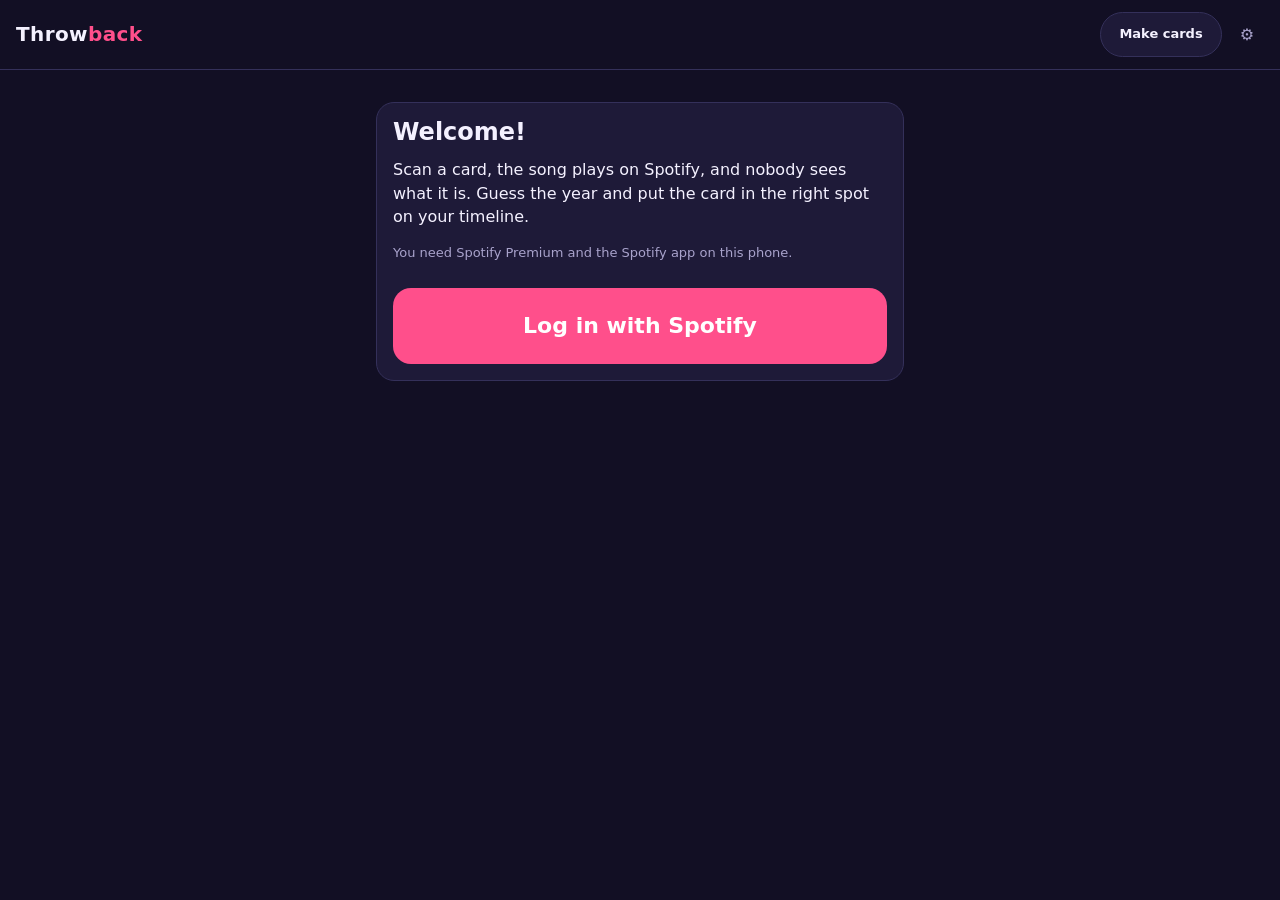
==== docs/index.html @ 9907ae5b "Add music timeline card game: QR player and Spotify playlist card maker Co-Authored-By: Claude Opus " ====
<!doctype html>
<html lang="en">
<head>
<meta charset="utf-8">
<meta name="viewport" content="width=device-width, initial-scale=1, viewport-fit=cover">
<title>Throwback</title>
<meta name="theme-color" content="#120f24">
<link rel="manifest" href="manifest.webmanifest">
<link rel="icon" href="icon.svg" type="image/svg+xml">
<link rel="apple-touch-icon" href="icon-192.png">
<meta name="apple-mobile-web-app-capable" content="yes">
<meta name="mobile-web-app-capable" content="yes">
<meta name="apple-mobile-web-app-status-bar-style" content="black-translucent">
<link rel="stylesheet" href="css/style.css">
</head>
<body>
<header class="bar">
  <div class="logo">Throw<span>back</span></div>
  <nav>
    <a class="btn secondary small" href="cards.html">Make cards</a>
    <button class="ghost" id="openSettings" aria-label="Settings">⚙</button>
  </nav>
</header>

<main class="wrap">
  <p class="error" id="err"></p>

  <!-- Not logged in -->
  <section id="vLogin" class="hidden stack">
    <div class="panel stack">
      <h2>Welcome!</h2>
      <p>Scan a card, the song plays on Spotify, and nobody sees what it is. Guess the year and put the card in the right spot on your timeline.</p>
      <p class="muted small">You need Spotify Premium and the Spotify app on this phone.</p>
      <button class="big" id="loginBtn">Log in with Spotify</button>
    </div>
  </section>

  <!-- Ready to scan -->
  <section id="vReady" class="hidden stack">
    <div class="record" id="recIdle"></div>
    <button class="big" id="scanBtn">📷 Scan a card</button>
    <p class="muted small" style="text-align:center">Tip: open the Spotify app once and play/pause any song so this phone shows up as a speaker.</p>
  </section>

  <!-- Scanning -->
  <section id="vScan" class="hidden stack">
    <div class="scanner"><video id="video" playsinline muted></video><div class="frame"></div></div>
    <p class="status" id="scanMsg">Point the camera at the QR code</p>
    <button class="secondary big" id="cancelScan">Cancel</button>
  </section>

  <!-- Playing -->
  <section id="vPlay" class="hidden stack">
    <div class="record spin" id="rec"></div>
    <p class="status" id="playMsg">Guess the year!</p>
    <div class="reveal hidden" id="revealBox">
      <div class="year" id="rYear"></div>
      <div class="title" id="rTitle"></div>
      <div class="muted" id="rArtist"></div>
    </div>
    <div class="controls">
      <button class="secondary" id="pauseBtn">⏸ Pause</button>
      <button class="secondary" id="replayBtn">↺ From start</button>
      <button class="secondary" id="revealBtn">👀 Reveal</button>
      <button class="secondary" id="deviceBtn">🔈 Speaker</button>
      <button class="big full" id="nextBtn">📷 Next card</button>
    </div>
  </section>
</main>

<dialog id="devDlg">
  <h2>Where should it play?</h2>
  <div id="devList" class="stack"></div>
  <p class="small muted" id="devHelp"></p>
  <div class="row" style="margin-top:12px">
    <button class="secondary" id="devRefresh">Refresh</button>
    <button class="ghost" id="devClose">Close</button>
  </div>
</dialog>

<script src="config.js"></script>
<script src="js/spotify.js"></script>
<script src="js/settings.js"></script>
<script src="vendor/jsQR.js"></script>
<script>
(() => {
  const $ = (id) => document.getElementById(id);
  const views = ['vLogin', 'vReady', 'vScan', 'vPlay'];
  const show = (v) => views.forEach((x) => $(x).classList.toggle('hidden', x !== v));
  const err = (m) => { $('err').textContent = m || ''; };
  const store = {
    get(k) { try { return localStorage.getItem(k); } catch { return null; } },
    set(k, v) { try { localStorage.setItem(k, v); } catch {} },
  };

  let currentId = null;
  let paused = false;
  let deviceId = store.get('device_id');

  // ---------- playback ----------
  async function play(id, fromStart = true) {
    currentId = id;
    paused = false;
    show('vPlay');
    $('revealBox').classList.add('hidden');
    $('revealBtn').classList.remove('hidden');
    $('pauseBtn').textContent = '⏸ Pause';
    $('rec').classList.add('spin');
    $('playMsg').textContent = 'Starting…';
    err();
    const body = { uris: ['spotify:track:' + id], position_ms: 0 };
    try {
      await SP.api('/me/player/play', { method: 'PUT', query: deviceId ? { device_id: deviceId } : undefined, body });
    } catch (e) {
      if (e.status === 404 || e.reason === 'NO_ACTIVE_DEVICE') {
        deviceId = null;
        const picked = await chooseDevice(true);
        if (picked) return play(id, fromStart);
        $('playMsg').textContent = 'No speaker found';
        $('rec').classList.remove('spin');
        return;
      }
      $('rec').classList.remove('spin');
      $('playMsg').textContent = 'Could not play';
      err(e.status === 403 ? 'Spotify refused playback (Premium needed, or your account is not added to the app’s user list).' : e.message);
      return;
    }
    $('playMsg').textContent = 'Guess the year!';
  }

  async function togglePause() {
    try {
      if (paused) {
        await SP.api('/me/player/play', { method: 'PUT', query: deviceId ? { device_id: deviceId } : undefined });
        paused = false;
      } else {
        await SP.api('/me/player/pause', { method: 'PUT', query: deviceId ? { device_id: deviceId } : undefined });
        paused = true;
      }
      $('pauseBtn').textContent = paused ? '▶ Play' : '⏸ Pause';
      $('rec').classList.toggle('spin', !paused);
    } catch (e) { err(e.message); }
  }

  async function reveal() {
    try {
      const t = await SP.api('/tracks/' + currentId);
      $('rYear').textContent = (t.album && t.album.release_date || '').slice(0, 4);
      $('rTitle').textContent = t.name;
      $('rArtist').textContent = t.artists.map((a) => a.name).join(', ');
      $('revealBox').classList.remove('hidden');
      $('revealBtn').classList.add('hidden');
      $('playMsg').textContent = '';
    } catch (e) { err('Could not load song info: ' + e.message); }
  }

  // ---------- devices ----------
  let devResolve = null;
  async function chooseDevice(auto) {
    $('devHelp').textContent = '';
    $('devList').innerHTML = '<p class="muted">Looking for speakers…</p>';
    if (!$('devDlg').open) $('devDlg').showModal();
    let devices = [];
    try { devices = (await SP.api('/me/player/devices')).devices || []; }
    catch (e) { $('devList').innerHTML = ''; $('devHelp').textContent = e.message; }
    devices = devices.filter((d) => !d.is_restricted);
    if (auto && devices.length === 1) {
      deviceId = devices[0].id; store.set('device_id', deviceId);
      $('devDlg').close();
      return true;
    }
    $('devList').innerHTML = '';
    if (!devices.length) {
      $('devHelp').innerHTML = 'No Spotify speaker found. Open the <b>Spotify app</b> on this phone, play any song for a second, pause it, come back here and tap Refresh.';
    }
    for (const d of devices) {
      const b = document.createElement('button');
      b.className = d.id === deviceId ? '' : 'secondary';
      b.style.width = '100%';
      b.textContent = `${d.name} (${d.type.toLowerCase()})${d.is_active ? ' • active' : ''}`;
      b.onclick = () => {
        deviceId = d.id; store.set('device_id', deviceId);
        $('devDlg').close();
        if (devResolve) { devResolve(true); devResolve = null; }
      };
      $('devList').appendChild(b);
    }
    return new Promise((r) => { devResolve = r; });
  }
  $('devRefresh').onclick = () => chooseDevice(false);
  $('devClose').onclick = () => { $('devDlg').close(); if (devResolve) { devResolve(false); devResolve = null; } };

  // ---------- scanner ----------
  let stream = null;
  let scanning = false;
  const canvas = document.createElement('canvas');
  const ctx = canvas.getContext('2d', { willReadFrequently: true });

  async function startScan() {
    err();
    show('vScan');
    $('scanMsg').textContent = 'Point the camera at the QR code';
    try {
      stream = await navigator.mediaDevices.getUserMedia({ video: { facingMode: 'environment' }, audio: false });
    } catch (e) {
      show('vReady');
      err('Camera not available: ' + e.message + ' (the page must be opened via https).');
      return;
    }
    const v = $('video');
    v.srcObject = stream;
    await v.play().catch(() => {});
    scanning = true;
    requestAnimationFrame(tick);
  }

  function stopScan() {
    scanning = false;
    if (stream) stream.getTracks().forEach((t) => t.stop());
    stream = null;
  }

  function tick() {
    if (!scanning) return;
    const v = $('video');
    if (v.readyState >= 2 && v.videoWidth) {
      const scale = Math.min(1, 640 / Math.max(v.videoWidth, v.videoHeight));
      canvas.width = Math.round(v.videoWidth * scale);
      canvas.height = Math.round(v.videoHeight * scale);
      ctx.drawImage(v, 0, 0, canvas.width, canvas.height);
      const img = ctx.getImageData(0, 0, canvas.width, canvas.height);
      const code = jsQR(img.data, img.width, img.height, { inversionAttempts: 'attemptBoth' });
      if (code && code.data) {
        const id = SP.parseTrackId(code.data);
        if (id) {
          stopScan();
          if (navigator.vibrate) navigator.vibrate(80);
          play(id);
          return;
        }
        $('scanMsg').textContent = 'That QR code is not a song card';
      }
    }
    requestAnimationFrame(tick);
  }

  // ---------- wiring ----------
  $('openSettings').onclick = () => Settings.open();
  $('loginBtn').onclick = async () => {
    if (!SP.clientId()) { Settings.open(); return; }
    try { await SP.login(); } catch (e) { err(e.message); }
  };
  $('scanBtn').onclick = startScan;
  $('cancelScan').onclick = () => { stopScan(); show('vReady'); };
  $('pauseBtn').onclick = togglePause;
  $('replayBtn').onclick = () => currentId && play(currentId);
  $('revealBtn').onclick = reveal;
  $('deviceBtn').onclick = () => chooseDevice(false);
  $('nextBtn').onclick = async () => {
    if (!paused) SP.api('/me/player/pause', { method: 'PUT', query: deviceId ? { device_id: deviceId } : undefined }).catch(() => {});
    startScan();
  };

  (async () => {
    try { await SP.handleRedirect(); } catch (e) { err(e.message); }
    if (!SP.loggedIn()) { show('vLogin'); return; }
    // Card scanned with the normal phone camera: …/#t=TRACKID
    if (!playFromHash()) show('vReady');
    window.addEventListener('hashchange', playFromHash);
  })();

  function playFromHash() {
    const id = SP.parseTrackId(location.hash);
    if (!id) return false;
    history.replaceState(null, '', location.pathname);
    stopScan();
    play(id);
    return true;
  }
})();
</script>
</body>
</html>
---- docs/css/style.css ----
:root {
  --bg: #120f24;
  --panel: #1e1a38;
  --line: #34305a;
  --text: #f4f1ff;
  --muted: #a9a3cc;
  --accent: #ff4f8b;
  --accent2: #ffc233;
  --ok: #3ddc97;
  --radius: 18px;
}
* { box-sizing: border-box; }
html, body { margin: 0; }
body {
  background: var(--bg);
  color: var(--text);
  font: 16px/1.45 system-ui, -apple-system, "Segoe UI", Roboto, sans-serif;
  -webkit-tap-highlight-color: transparent;
}
a { color: var(--accent2); }
h1, h2, h3 { line-height: 1.15; margin: 0 0 .5em; }
.wrap { max-width: 560px; margin: 0 auto; padding: 16px; }
.wide { max-width: 1100px; }

header.bar {
  display: flex; align-items: center; justify-content: space-between; gap: 12px;
  padding: 12px 16px; border-bottom: 1px solid var(--line);
}
header.bar .logo { font-weight: 800; letter-spacing: .02em; font-size: 20px; }
header.bar .logo span { color: var(--accent); }
header.bar nav { display: flex; gap: 8px; align-items: center; }

button, .btn {
  appearance: none; border: 0; cursor: pointer; font: inherit; font-weight: 700;
  background: var(--accent); color: #fff; padding: 12px 18px; border-radius: 999px;
  text-decoration: none; display: inline-flex; align-items: center; justify-content: center; gap: 8px;
}
button.secondary, .btn.secondary { background: var(--panel); color: var(--text); border: 1px solid var(--line); }
button.ghost { background: transparent; color: var(--muted); padding: 8px 10px; }
button.big { width: 100%; font-size: 22px; padding: 22px; border-radius: var(--radius); }
button:disabled { opacity: .5; cursor: default; }

.panel { background: var(--panel); border: 1px solid var(--line); border-radius: var(--radius); padding: 16px; margin: 16px 0; }
.muted { color: var(--muted); }
.small { font-size: 13px; }
.row { display: flex; gap: 8px; flex-wrap: wrap; align-items: center; }
.row > * { flex: 1 1 auto; }
.stack > * + * { margin-top: 12px; }
.hidden { display: none !important; }
.error { color: #ff8a8a; }
code { background: #0005; padding: 2px 6px; border-radius: 6px; word-break: break-all; }

input, select, textarea {
  font: inherit; color: var(--text); background: #0004; border: 1px solid var(--line);
  border-radius: 10px; padding: 10px 12px; width: 100%;
}
label { display: block; font-size: 13px; color: var(--muted); margin-bottom: 4px; }

/* ---------- player ---------- */
.scanner { position: relative; border-radius: var(--radius); overflow: hidden; background: #000; aspect-ratio: 1; }
.scanner video { width: 100%; height: 100%; object-fit: cover; display: block; }
.scanner .frame {
  position: absolute; inset: 15%; border: 4px solid #fff9; border-radius: 24px;
  box-shadow: 0 0 0 999px #0006;
}
.record {
  width: min(70vw, 280px); aspect-ratio: 1; margin: 24px auto; border-radius: 50%;
  background:
    radial-gradient(circle, var(--accent) 0 16%, #111 16.5% 18%, transparent 18.5%),
    repeating-radial-gradient(circle, #1b1b1b 0 3px, #262626 3px 5px);
  box-shadow: 0 10px 40px #0008, inset 0 0 0 6px #000;
  position: relative;
}
.record::after {
  content: ""; position: absolute; inset: 0; border-radius: 50%;
  background: conic-gradient(from 30deg, transparent 0 20%, #fff2 25%, transparent 30% 70%, #fff1 75%, transparent 80%);
}
.record.spin { animation: spin 2.2s linear infinite; }
@keyframes spin { to { transform: rotate(360deg); } }
.status { text-align: center; font-size: 20px; font-weight: 700; min-height: 1.5em; }
.reveal { text-align: center; }
.reveal .year { font-size: 64px; font-weight: 900; color: var(--accent2); line-height: 1; }
.reveal .title { font-size: 22px; font-weight: 800; margin-top: 8px; }
.controls { display: grid; grid-template-columns: 1fr 1fr; gap: 10px; }
.controls .full { grid-column: 1 / -1; }

dialog {
  background: var(--panel); color: var(--text); border: 1px solid var(--line); border-radius: var(--radius);
  width: min(520px, calc(100vw - 32px)); padding: 20px;
}
dialog::backdrop { background: #000a; }
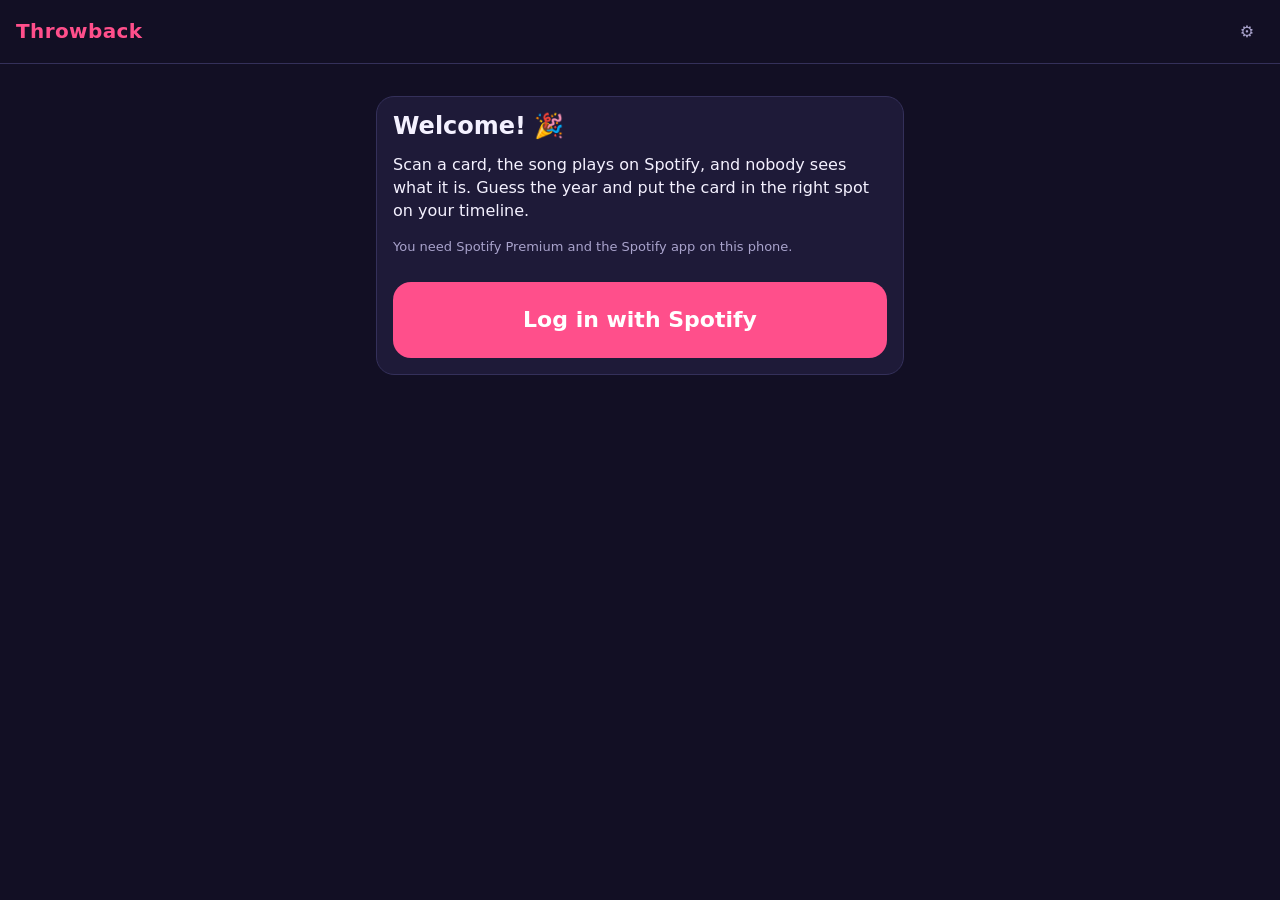
==== commit ff875e22: "Card maker: playlist updates, print only new cards, simpler UI - Remember the playlist and check it " ====
--- a/docs/index.html
+++ b/docs/index.html
@@ -15,10 +15,9 @@
 </head>
 <body>
 <header class="bar">
-  <div class="logo">Throw<span>back</span></div>
+  <div class="logo" data-appname></div>
   <nav>
-    <a class="btn secondary small" href="cards.html">Make cards</a>
-    <button class="ghost" id="openSettings" aria-label="Settings">⚙</button>
+    <button class="ghost" id="openSettings" aria-label="Settings and card maker">⚙</button>
   </nav>
 </header>
 
@@ -28,7 +27,7 @@
   <!-- Not logged in -->
   <section id="vLogin" class="hidden stack">
     <div class="panel stack">
-      <h2>Welcome!</h2>
+      <h2>Welcome! 🎉</h2>
       <p>Scan a card, the song plays on Spotify, and nobody sees what it is. Guess the year and put the card in the right spot on your timeline.</p>
       <p class="muted small">You need Spotify Premium and the Spotify app on this phone.</p>
       <button class="big" id="loginBtn">Log in with Spotify</button>
@@ -39,7 +38,7 @@
   <section id="vReady" class="hidden stack">
     <div class="record" id="recIdle"></div>
     <button class="big" id="scanBtn">📷 Scan a card</button>
-    <p class="muted small" style="text-align:center">Tip: open the Spotify app once and play/pause any song so this phone shows up as a speaker.</p>
+    <p class="muted small" style="text-align:center">Before the first card: open the Spotify app, play any song for a second and pause it, so this phone shows up as a speaker.</p>
   </section>
 
   <!-- Scanning -->
--- a/docs/css/style.css
+++ b/docs/css/style.css
@@ -26,8 +26,7 @@
   display: flex; align-items: center; justify-content: space-between; gap: 12px;
   padding: 12px 16px; border-bottom: 1px solid var(--line);
 }
-header.bar .logo { font-weight: 800; letter-spacing: .02em; font-size: 20px; }
-header.bar .logo span { color: var(--accent); }
+header.bar .logo { font-weight: 800; letter-spacing: .02em; font-size: 20px; color: var(--accent); }
 header.bar nav { display: flex; gap: 8px; align-items: center; }
 
 button, .btn {
@@ -46,7 +45,7 @@
 .row { display: flex; gap: 8px; flex-wrap: wrap; align-items: center; }
 .row > * { flex: 1 1 auto; }
 .stack > * + * { margin-top: 12px; }
-.hidden { display: none !important; }
+.hidden, [hidden] { display: none !important; }
 .error { color: #ff8a8a; }
 code { background: #0005; padding: 2px 6px; border-radius: 6px; word-break: break-all; }
 
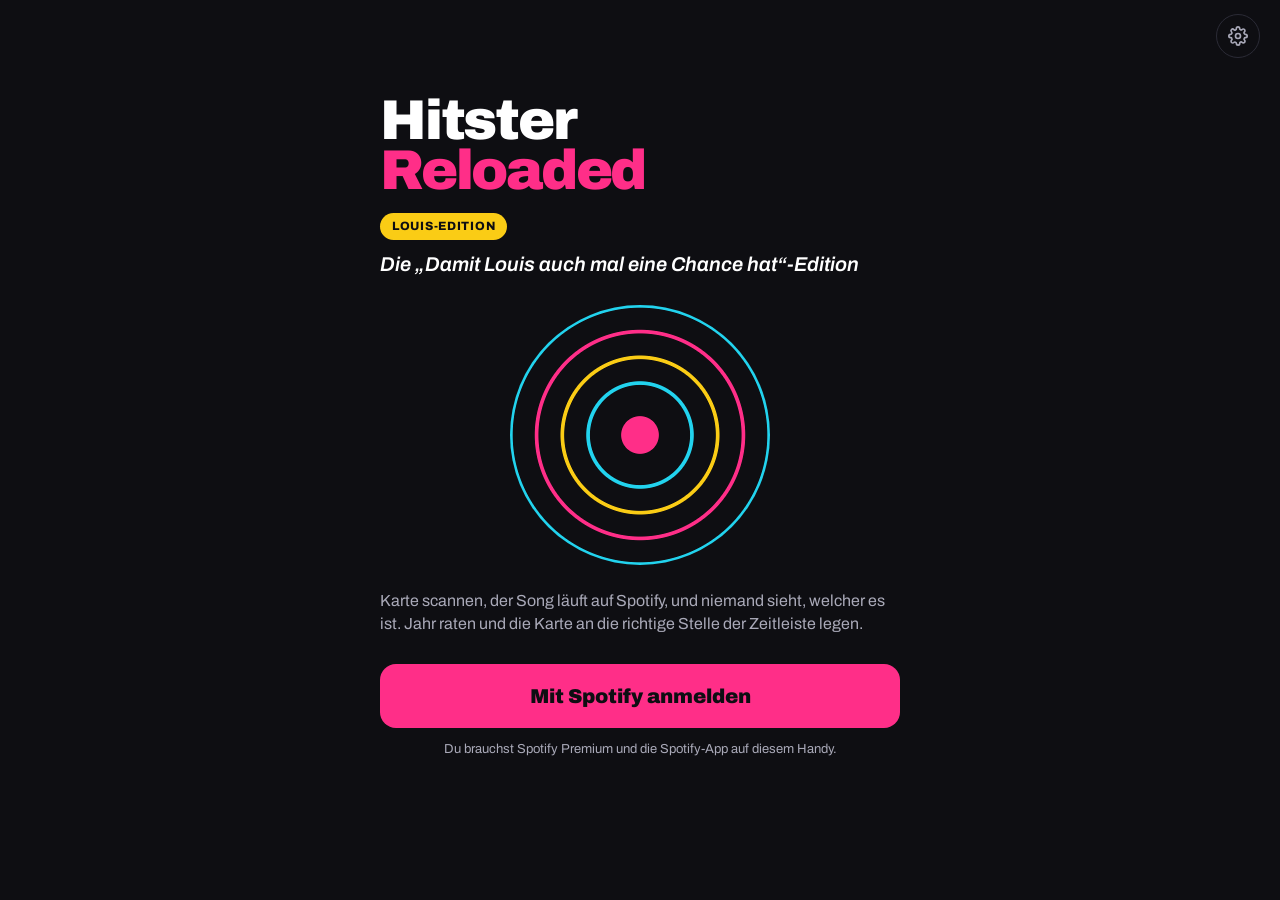
==== commit e6696bd4: "Restyle site to match the cards and box cover Same dark look with pink, cyan and yellow rings and th" ====
--- a/docs/index.html
+++ b/docs/index.html
@@ -1,23 +1,26 @@
 <!doctype html>
-<html lang="en">
+<html lang="de">
 <head>
 <meta charset="utf-8">
 <meta name="viewport" content="width=device-width, initial-scale=1, viewport-fit=cover">
-<title>Throwback</title>
-<meta name="theme-color" content="#120f24">
+<title>Hitster Reloaded</title>
+<meta name="theme-color" content="#0e0e12">
 <link rel="manifest" href="manifest.webmanifest">
 <link rel="icon" href="icon.svg" type="image/svg+xml">
 <link rel="apple-touch-icon" href="icon-192.png">
 <meta name="apple-mobile-web-app-capable" content="yes">
 <meta name="mobile-web-app-capable" content="yes">
 <meta name="apple-mobile-web-app-status-bar-style" content="black-translucent">
+<link rel="preconnect" href="https://fonts.googleapis.com">
+<link rel="preconnect" href="https://fonts.gstatic.com" crossorigin>
+<link rel="stylesheet" href="https://fonts.googleapis.com/css2?family=Archivo:ital,wght@0,500;0,600;0,700;0,800;0,900;1,600&display=swap">
 <link rel="stylesheet" href="css/style.css">
 </head>
 <body>
 <header class="bar">
   <div class="logo" data-appname></div>
   <nav>
-    <button class="ghost" id="openSettings" aria-label="Settings and card maker">⚙</button>
+    <button class="icon" id="openSettings" aria-label="Einstellungen und Karten-Maker"><svg viewBox="0 0 24 24" fill="none" stroke="currentColor" stroke-width="2" stroke-linecap="round" stroke-linejoin="round" aria-hidden="true"><circle cx="12" cy="12" r="3"></circle><path d="M19.4 15a1.65 1.65 0 0 0 .33 1.82l.06.06a2 2 0 1 1-2.83 2.83l-.06-.06a1.65 1.65 0 0 0-1.82-.33 1.65 1.65 0 0 0-1 1.51V21a2 2 0 1 1-4 0v-.09A1.65 1.65 0 0 0 9 19.4a1.65 1.65 0 0 0-1.82.33l-.06.06a2 2 0 1 1-2.83-2.83l.06-.06A1.65 1.65 0 0 0 4.68 15a1.65 1.65 0 0 0-1.51-1H3a2 2 0 1 1 0-4h.09A1.65 1.65 0 0 0 4.6 9a1.65 1.65 0 0 0-.33-1.82l-.06-.06a2 2 0 1 1 2.83-2.83l.06.06A1.65 1.65 0 0 0 9 4.68a1.65 1.65 0 0 0 1-1.51V3a2 2 0 1 1 4 0v.09a1.65 1.65 0 0 0 1 1.51 1.65 1.65 0 0 0 1.82-.33l.06-.06a2 2 0 1 1 2.83 2.83l-.06.06A1.65 1.65 0 0 0 19.4 9a1.65 1.65 0 0 0 1.51 1H21a2 2 0 1 1 0 4h-.09a1.65 1.65 0 0 0-1.51 1z"></path></svg></button>
   </nav>
 </header>
 
@@ -26,54 +29,57 @@
 
   <!-- Not logged in -->
   <section id="vLogin" class="hidden stack">
-    <div class="panel stack">
-      <h2>Welcome! 🎉</h2>
-      <p>Scan a card, the song plays on Spotify, and nobody sees what it is. Guess the year and put the card in the right spot on your timeline.</p>
-      <p class="muted small">You need Spotify Premium and the Spotify app on this phone.</p>
-      <button class="big" id="loginBtn">Log in with Spotify</button>
+    <div class="hero">
+      <h1 data-appname="big"></h1>
+      <span class="pill" data-edition></span>
+      <p class="tag" data-tagline></p>
     </div>
+    <div class="record" aria-hidden="true"></div>
+    <p class="muted">Karte scannen, der Song läuft auf Spotify, und niemand sieht, welcher es ist. Jahr raten und die Karte an die richtige Stelle der Zeitleiste legen.</p>
+    <button class="big" id="loginBtn">Mit Spotify anmelden</button>
+    <p class="muted small center">Du brauchst Spotify Premium und die Spotify-App auf diesem Handy.</p>
   </section>
 
   <!-- Ready to scan -->
   <section id="vReady" class="hidden stack">
-    <div class="record" id="recIdle"></div>
-    <button class="big" id="scanBtn">📷 Scan a card</button>
-    <p class="muted small" style="text-align:center">Before the first card: open the Spotify app, play any song for a second and pause it, so this phone shows up as a speaker.</p>
+    <div class="record" id="recIdle" aria-hidden="true"></div>
+    <button class="big" id="scanBtn"><svg viewBox="0 0 24 24" fill="none" stroke="currentColor" stroke-width="2.2" stroke-linecap="round" stroke-linejoin="round" aria-hidden="true"><path d="M3 7V5a2 2 0 0 1 2-2h2M17 3h2a2 2 0 0 1 2 2v2M21 17v2a2 2 0 0 1-2 2h-2M7 21H5a2 2 0 0 1-2-2v-2"></path><rect x="7" y="7" width="10" height="10" rx="1"></rect></svg> Karte scannen</button>
+    <p class="muted small center">Vor der ersten Karte: Spotify-App öffnen, kurz einen Song abspielen und pausieren. Dann taucht dieses Handy als Lautsprecher auf.</p>
   </section>
 
   <!-- Scanning -->
   <section id="vScan" class="hidden stack">
     <div class="scanner"><video id="video" playsinline muted></video><div class="frame"></div></div>
-    <p class="status" id="scanMsg">Point the camera at the QR code</p>
-    <button class="secondary big" id="cancelScan">Cancel</button>
+    <p class="status" id="scanMsg">Kamera auf den QR-Code halten</p>
+    <div class="center"><button class="secondary small" id="cancelScan">Abbrechen</button></div>
   </section>
 
   <!-- Playing -->
   <section id="vPlay" class="hidden stack">
-    <div class="record spin" id="rec"></div>
-    <p class="status" id="playMsg">Guess the year!</p>
+    <div class="record spin" id="rec" aria-hidden="true"></div>
+    <p class="status" id="playMsg">Welches Jahr?</p>
     <div class="reveal hidden" id="revealBox">
       <div class="year" id="rYear"></div>
       <div class="title" id="rTitle"></div>
-      <div class="muted" id="rArtist"></div>
+      <div class="artist" id="rArtist"></div>
     </div>
     <div class="controls">
-      <button class="secondary" id="pauseBtn">⏸ Pause</button>
-      <button class="secondary" id="replayBtn">↺ From start</button>
-      <button class="secondary" id="revealBtn">👀 Reveal</button>
-      <button class="secondary" id="deviceBtn">🔈 Speaker</button>
-      <button class="big full" id="nextBtn">📷 Next card</button>
+      <button class="secondary small" id="pauseBtn">Pause</button>
+      <button class="secondary small" id="replayBtn">Von vorn</button>
+      <button class="secondary small" id="deviceBtn">Lautsprecher</button>
     </div>
+    <button class="big secondary" id="revealBtn">Auflösen</button>
+    <button class="big" id="nextBtn"><svg viewBox="0 0 24 24" fill="none" stroke="currentColor" stroke-width="2.2" stroke-linecap="round" stroke-linejoin="round" aria-hidden="true"><path d="M3 7V5a2 2 0 0 1 2-2h2M17 3h2a2 2 0 0 1 2 2v2M21 17v2a2 2 0 0 1-2 2h-2M7 21H5a2 2 0 0 1-2-2v-2"></path><rect x="7" y="7" width="10" height="10" rx="1"></rect></svg> Nächste Karte</button>
   </section>
 </main>
 
 <dialog id="devDlg">
-  <h2>Where should it play?</h2>
+  <h2>Wo soll die Musik laufen?</h2>
   <div id="devList" class="stack"></div>
   <p class="small muted" id="devHelp"></p>
-  <div class="row" style="margin-top:12px">
-    <button class="secondary" id="devRefresh">Refresh</button>
-    <button class="ghost" id="devClose">Close</button>
+  <div class="row" style="margin-top:16px">
+    <button class="secondary small" id="devRefresh">Neu suchen</button>
+    <button class="ghost small" id="devClose">Schließen</button>
   </div>
 </dialog>
 
@@ -85,7 +91,7 @@
 (() => {
   const $ = (id) => document.getElementById(id);
   const views = ['vLogin', 'vReady', 'vScan', 'vPlay'];
-  const show = (v) => views.forEach((x) => $(x).classList.toggle('hidden', x !== v));
+  const show = (v) => { document.body.dataset.view = v; views.forEach((x) => $(x).classList.toggle('hidden', x !== v)); };
   const err = (m) => { $('err').textContent = m || ''; };
   const store = {
     get(k) { try { return localStorage.getItem(k); } catch { return null; } },
@@ -103,9 +109,9 @@
     show('vPlay');
     $('revealBox').classList.add('hidden');
     $('revealBtn').classList.remove('hidden');
-    $('pauseBtn').textContent = '⏸ Pause';
+    $('pauseBtn').textContent = 'Pause';
     $('rec').classList.add('spin');
-    $('playMsg').textContent = 'Starting…';
+    $('playMsg').textContent = 'Startet …';
     err();
     const body = { uris: ['spotify:track:' + id], position_ms: 0 };
     try {
@@ -115,16 +121,16 @@
         deviceId = null;
         const picked = await chooseDevice(true);
         if (picked) return play(id, fromStart);
-        $('playMsg').textContent = 'No speaker found';
+        $('playMsg').textContent = 'Kein Lautsprecher gefunden';
         $('rec').classList.remove('spin');
         return;
       }
       $('rec').classList.remove('spin');
-      $('playMsg').textContent = 'Could not play';
-      err(e.status === 403 ? 'Spotify refused playback (Premium needed, or your account is not added to the app’s user list).' : e.message);
+      $('playMsg').textContent = 'Abspielen ging nicht';
+      err(e.status === 403 ? 'Spotify hat das Abspielen abgelehnt (Premium nötig, oder dein Konto steht nicht in der Nutzerliste der App).' : e.message);
       return;
     }
-    $('playMsg').textContent = 'Guess the year!';
+    $('playMsg').textContent = 'Welches Jahr?';
   }
 
   async function togglePause() {
@@ -136,7 +142,7 @@
         await SP.api('/me/player/pause', { method: 'PUT', query: deviceId ? { device_id: deviceId } : undefined });
         paused = true;
       }
-      $('pauseBtn').textContent = paused ? '▶ Play' : '⏸ Pause';
+      $('pauseBtn').textContent = paused ? 'Weiter' : 'Pause';
       $('rec').classList.toggle('spin', !paused);
     } catch (e) { err(e.message); }
   }
@@ -150,14 +156,14 @@
       $('revealBox').classList.remove('hidden');
       $('revealBtn').classList.add('hidden');
       $('playMsg').textContent = '';
-    } catch (e) { err('Could not load song info: ' + e.message); }
+    } catch (e) { err('Song-Infos konnten nicht geladen werden: ' + e.message); }
   }
 
   // ---------- devices ----------
   let devResolve = null;
   async function chooseDevice(auto) {
     $('devHelp').textContent = '';
-    $('devList').innerHTML = '<p class="muted">Looking for speakers…</p>';
+    $('devList').innerHTML = '<p class="muted">Suche Lautsprecher …</p>';
     if (!$('devDlg').open) $('devDlg').showModal();
     let devices = [];
     try { devices = (await SP.api('/me/player/devices')).devices || []; }
@@ -170,13 +176,13 @@
     }
     $('devList').innerHTML = '';
     if (!devices.length) {
-      $('devHelp').innerHTML = 'No Spotify speaker found. Open the <b>Spotify app</b> on this phone, play any song for a second, pause it, come back here and tap Refresh.';
+      $('devHelp').innerHTML = 'Kein Spotify-Lautsprecher gefunden. Öffne die <b>Spotify-App</b> auf diesem Handy, spiel kurz einen Song, pausiere ihn, komm zurück und tippe auf „Neu suchen“.';
     }
     for (const d of devices) {
       const b = document.createElement('button');
       b.className = d.id === deviceId ? '' : 'secondary';
       b.style.width = '100%';
-      b.textContent = `${d.name} (${d.type.toLowerCase()})${d.is_active ? ' • active' : ''}`;
+      b.textContent = `${d.name} (${d.type.toLowerCase()})${d.is_active ? ' · aktiv' : ''}`;
       b.onclick = () => {
         deviceId = d.id; store.set('device_id', deviceId);
         $('devDlg').close();
@@ -198,12 +204,12 @@
   async function startScan() {
     err();
     show('vScan');
-    $('scanMsg').textContent = 'Point the camera at the QR code';
+    $('scanMsg').textContent = 'Kamera auf den QR-Code halten';
     try {
       stream = await navigator.mediaDevices.getUserMedia({ video: { facingMode: 'environment' }, audio: false });
     } catch (e) {
       show('vReady');
-      err('Camera not available: ' + e.message + ' (the page must be opened via https).');
+      err('Kamera nicht verfügbar: ' + e.message + ' (die Seite muss über https geöffnet sein).');
       return;
     }
     const v = $('video');
@@ -237,7 +243,7 @@
           play(id);
           return;
         }
-        $('scanMsg').textContent = 'That QR code is not a song card';
+        $('scanMsg').textContent = 'Das ist keine Songkarte';
       }
     }
     requestAnimationFrame(tick);
--- a/docs/css/style.css
+++ b/docs/css/style.css
@@ -1,90 +1,134 @@
+/* Hitster Reloaded: same look as the printed cards and the box cover. */
 :root {
-  --bg: #120f24;
-  --panel: #1e1a38;
-  --line: #34305a;
-  --text: #f4f1ff;
-  --muted: #a9a3cc;
-  --accent: #ff4f8b;
-  --accent2: #ffc233;
-  --ok: #3ddc97;
-  --radius: 18px;
+  --bg: #0e0e12;
+  --panel: #17171e;
+  --line: #2b2b36;
+  --text: #ffffff;
+  --muted: #a9a9b8;
+  --accent: #ff2e88;   /* pink */
+  --accent2: #facc15;  /* yellow */
+  --accent3: #22d3ee;  /* cyan */
+  --ok: #34d399;
+  --radius: 16px;
+  --font: 'Archivo', system-ui, -apple-system, "Segoe UI", Roboto, sans-serif;
 }
 * { box-sizing: border-box; }
 html, body { margin: 0; }
 body {
   background: var(--bg);
   color: var(--text);
-  font: 16px/1.45 system-ui, -apple-system, "Segoe UI", Roboto, sans-serif;
+  font: 16px/1.45 var(--font);
   -webkit-tap-highlight-color: transparent;
 }
-a { color: var(--accent2); }
-h1, h2, h3 { line-height: 1.15; margin: 0 0 .5em; }
-.wrap { max-width: 560px; margin: 0 auto; padding: 16px; }
+a { color: var(--accent3); }
+h1, h2, h3 { line-height: 1.1; margin: 0 0 .5em; font-weight: 900; letter-spacing: -.02em; }
+h2 { font-size: 24px; }
+.wrap { max-width: 560px; margin: 0 auto; padding: 16px 20px 32px; }
 .wide { max-width: 1100px; }
 
+/* ---------- header ---------- */
 header.bar {
   display: flex; align-items: center; justify-content: space-between; gap: 12px;
-  padding: 12px 16px; border-bottom: 1px solid var(--line);
+  padding: 14px 20px;
 }
-header.bar .logo { font-weight: 800; letter-spacing: .02em; font-size: 20px; color: var(--accent); }
+header.bar .logo { font-weight: 900; letter-spacing: -.03em; font-size: 24px; line-height: 1; color: var(--text); text-decoration: none; }
+header.bar .logo span { color: var(--accent); }
 header.bar nav { display: flex; gap: 8px; align-items: center; }
 
+/* ---------- buttons ----------
+   default  = primary action (pink pill)
+   .big     = the one main action on a screen (full width, tall)
+   .secondary = outlined, for less important actions
+   .small   = compact
+   .ghost   = text only
+   .icon    = round icon-only button */
 button, .btn {
-  appearance: none; border: 0; cursor: pointer; font: inherit; font-weight: 700;
-  background: var(--accent); color: #fff; padding: 12px 18px; border-radius: 999px;
+  appearance: none; border: 0; cursor: pointer; font: inherit; font-weight: 800;
+  background: var(--accent); color: #0e0e12; padding: 12px 20px; border-radius: 999px;
   text-decoration: none; display: inline-flex; align-items: center; justify-content: center; gap: 8px;
+  min-height: 44px; line-height: 1.1; transition: transform .08s ease, background .15s ease;
 }
-button.secondary, .btn.secondary { background: var(--panel); color: var(--text); border: 1px solid var(--line); }
-button.ghost { background: transparent; color: var(--muted); padding: 8px 10px; }
-button.big { width: 100%; font-size: 22px; padding: 22px; border-radius: var(--radius); }
-button:disabled { opacity: .5; cursor: default; }
+button:active, .btn:active { transform: scale(.97); }
+button.secondary, .btn.secondary { background: transparent; color: var(--text); border: 1.5px solid var(--line); }
+button.secondary:hover, .btn.secondary:hover { border-color: var(--muted); }
+button.small, .btn.small { padding: 8px 14px; font-size: 14px; font-weight: 700; }
+button.ghost, .btn.ghost { background: transparent; color: var(--muted); padding: 8px 12px; font-weight: 700; }
+button.ghost:hover { color: var(--text); }
+button.big, .btn.big { width: 100%; font-size: 20px; font-weight: 900; padding: 20px; min-height: 64px; border-radius: var(--radius); }
+button.big.secondary { border-width: 2px; }
+button.icon { width: 44px; height: 44px; padding: 0; border-radius: 50%; background: transparent; color: var(--muted); border: 1.5px solid var(--line); }
+button.icon:hover { color: var(--text); border-color: var(--muted); }
+button.icon svg, .btn svg, button svg { width: 20px; height: 20px; flex-shrink: 0; }
+button:disabled { opacity: .45; cursor: default; }
+:focus-visible { outline: 2px solid var(--accent3); outline-offset: 2px; }
 
-.panel { background: var(--panel); border: 1px solid var(--line); border-radius: var(--radius); padding: 16px; margin: 16px 0; }
+/* ---------- basics ---------- */
+.panel { background: var(--panel); border: 1px solid var(--line); border-radius: var(--radius); padding: 20px; margin: 16px 0; }
 .muted { color: var(--muted); }
 .small { font-size: 13px; }
 .row { display: flex; gap: 8px; flex-wrap: wrap; align-items: center; }
 .row > * { flex: 1 1 auto; }
+.row > button.small, .row > .btn.small, .row > button.ghost { flex: 0 0 auto; }
 .stack > * + * { margin-top: 12px; }
+.center { text-align: center; }
 .hidden, [hidden] { display: none !important; }
-.error { color: #ff8a8a; }
-code { background: #0005; padding: 2px 6px; border-radius: 6px; word-break: break-all; }
+.error { color: #ff8fb8; }
+.error:empty { display: none; }
+code { background: #0008; padding: 2px 6px; border-radius: 6px; word-break: break-all; }
+.pill {
+  display: inline-block; padding: 5px 12px; border-radius: 999px; background: var(--accent2); color: #0e0e12;
+  font-size: 12px; font-weight: 800; letter-spacing: .06em; text-transform: uppercase;
+}
 
 input, select, textarea {
-  font: inherit; color: var(--text); background: #0004; border: 1px solid var(--line);
-  border-radius: 10px; padding: 10px 12px; width: 100%;
+  font: inherit; color: var(--text); background: #0006; border: 1.5px solid var(--line);
+  border-radius: 12px; padding: 11px 12px; width: 100%; min-height: 44px;
 }
+input:focus, select:focus, textarea:focus { border-color: var(--accent3); outline: none; }
 label { display: block; font-size: 13px; color: var(--muted); margin-bottom: 4px; }
 
+/* The start screen shows the big name, so hide the small one in the header. */
+body[data-view="vLogin"] header.bar .logo { visibility: hidden; }
+
 /* ---------- player ---------- */
+.hero { padding: 8px 0 4px; }
+.hero h1 { font-size: 56px; line-height: .9; letter-spacing: -.04em; margin: 0 0 16px; }
+.hero h1 span { color: var(--accent); }
+.hero .tag { font-size: 20px; font-weight: 600; font-style: italic; line-height: 1.25; margin: 12px 0 0; text-wrap: balance; }
+
 .scanner { position: relative; border-radius: var(--radius); overflow: hidden; background: #000; aspect-ratio: 1; }
 .scanner video { width: 100%; height: 100%; object-fit: cover; display: block; }
 .scanner .frame {
-  position: absolute; inset: 15%; border: 4px solid #fff9; border-radius: 24px;
-  box-shadow: 0 0 0 999px #0006;
+  position: absolute; inset: 15%; border: 3px solid var(--accent); border-radius: 20px;
+  box-shadow: 0 0 0 999px #000a;
 }
+
+/* Concentric rings, like on the cards. */
 .record {
-  width: min(70vw, 280px); aspect-ratio: 1; margin: 24px auto; border-radius: 50%;
+  width: min(64vw, 260px); aspect-ratio: 1; margin: 24px auto; border-radius: 50%; position: relative;
   background:
-    radial-gradient(circle, var(--accent) 0 16%, #111 16.5% 18%, transparent 18.5%),
-    repeating-radial-gradient(circle, #1b1b1b 0 3px, #262626 3px 5px);
-  box-shadow: 0 10px 40px #0008, inset 0 0 0 6px #000;
-  position: relative;
+    radial-gradient(circle, var(--accent) 0 10%, transparent 10.5%),
+    radial-gradient(circle, transparent 0 27%, var(--accent3) 27.5% 29%, transparent 29.5%),
+    radial-gradient(circle, transparent 0 41%, var(--accent2) 41.5% 43%, transparent 43.5%),
+    radial-gradient(circle, transparent 0 55%, var(--accent) 55.5% 57%, transparent 57.5%),
+    radial-gradient(circle, transparent 0 69%, var(--accent3) 69.5% 71%, transparent 71.5%);
 }
-.record::after {
-  content: ""; position: absolute; inset: 0; border-radius: 50%;
-  background: conic-gradient(from 30deg, transparent 0 20%, #fff2 25%, transparent 30% 70%, #fff1 75%, transparent 80%);
-}
-.record.spin { animation: spin 2.2s linear infinite; }
-@keyframes spin { to { transform: rotate(360deg); } }
-.status { text-align: center; font-size: 20px; font-weight: 700; min-height: 1.5em; }
-.reveal { text-align: center; }
-.reveal .year { font-size: 64px; font-weight: 900; color: var(--accent2); line-height: 1; }
-.reveal .title { font-size: 22px; font-weight: 800; margin-top: 8px; }
-.controls { display: grid; grid-template-columns: 1fr 1fr; gap: 10px; }
-.controls .full { grid-column: 1 / -1; }
+.record.spin { animation: pulse 1.6s ease-in-out infinite; }
+@keyframes pulse { 0%, 100% { transform: scale(1); } 50% { transform: scale(1.06); } }
+@media (prefers-reduced-motion: reduce) { .record.spin { animation: none; } }
+
+.status { text-align: center; font-size: 22px; font-weight: 900; min-height: 1.4em; margin: 0; }
+.reveal { text-align: center; padding: 8px 0; }
+.reveal .year { font-size: 88px; font-weight: 900; color: var(--accent2); line-height: .9; letter-spacing: -.04em; }
+.reveal .title { font-size: 22px; font-weight: 800; font-style: italic; margin-top: 10px; }
+.reveal .artist { font-size: 15px; font-weight: 800; letter-spacing: .06em; text-transform: uppercase; color: var(--muted); margin-top: 4px; }
+.controls { display: flex; gap: 8px; justify-content: center; flex-wrap: wrap; }
+.controls > * { flex: 1 1 0; }
 
 dialog {
   background: var(--panel); color: var(--text); border: 1px solid var(--line); border-radius: var(--radius);
-  width: min(520px, calc(100vw - 32px)); padding: 20px;
+  width: min(520px, calc(100vw - 32px)); padding: 24px;
 }
-dialog::backdrop { background: #000a; }
+dialog::backdrop { background: #000b; }
+dialog h2 { margin-bottom: 16px; }
+details summary { cursor: pointer; color: var(--muted); font-size: 14px; }
